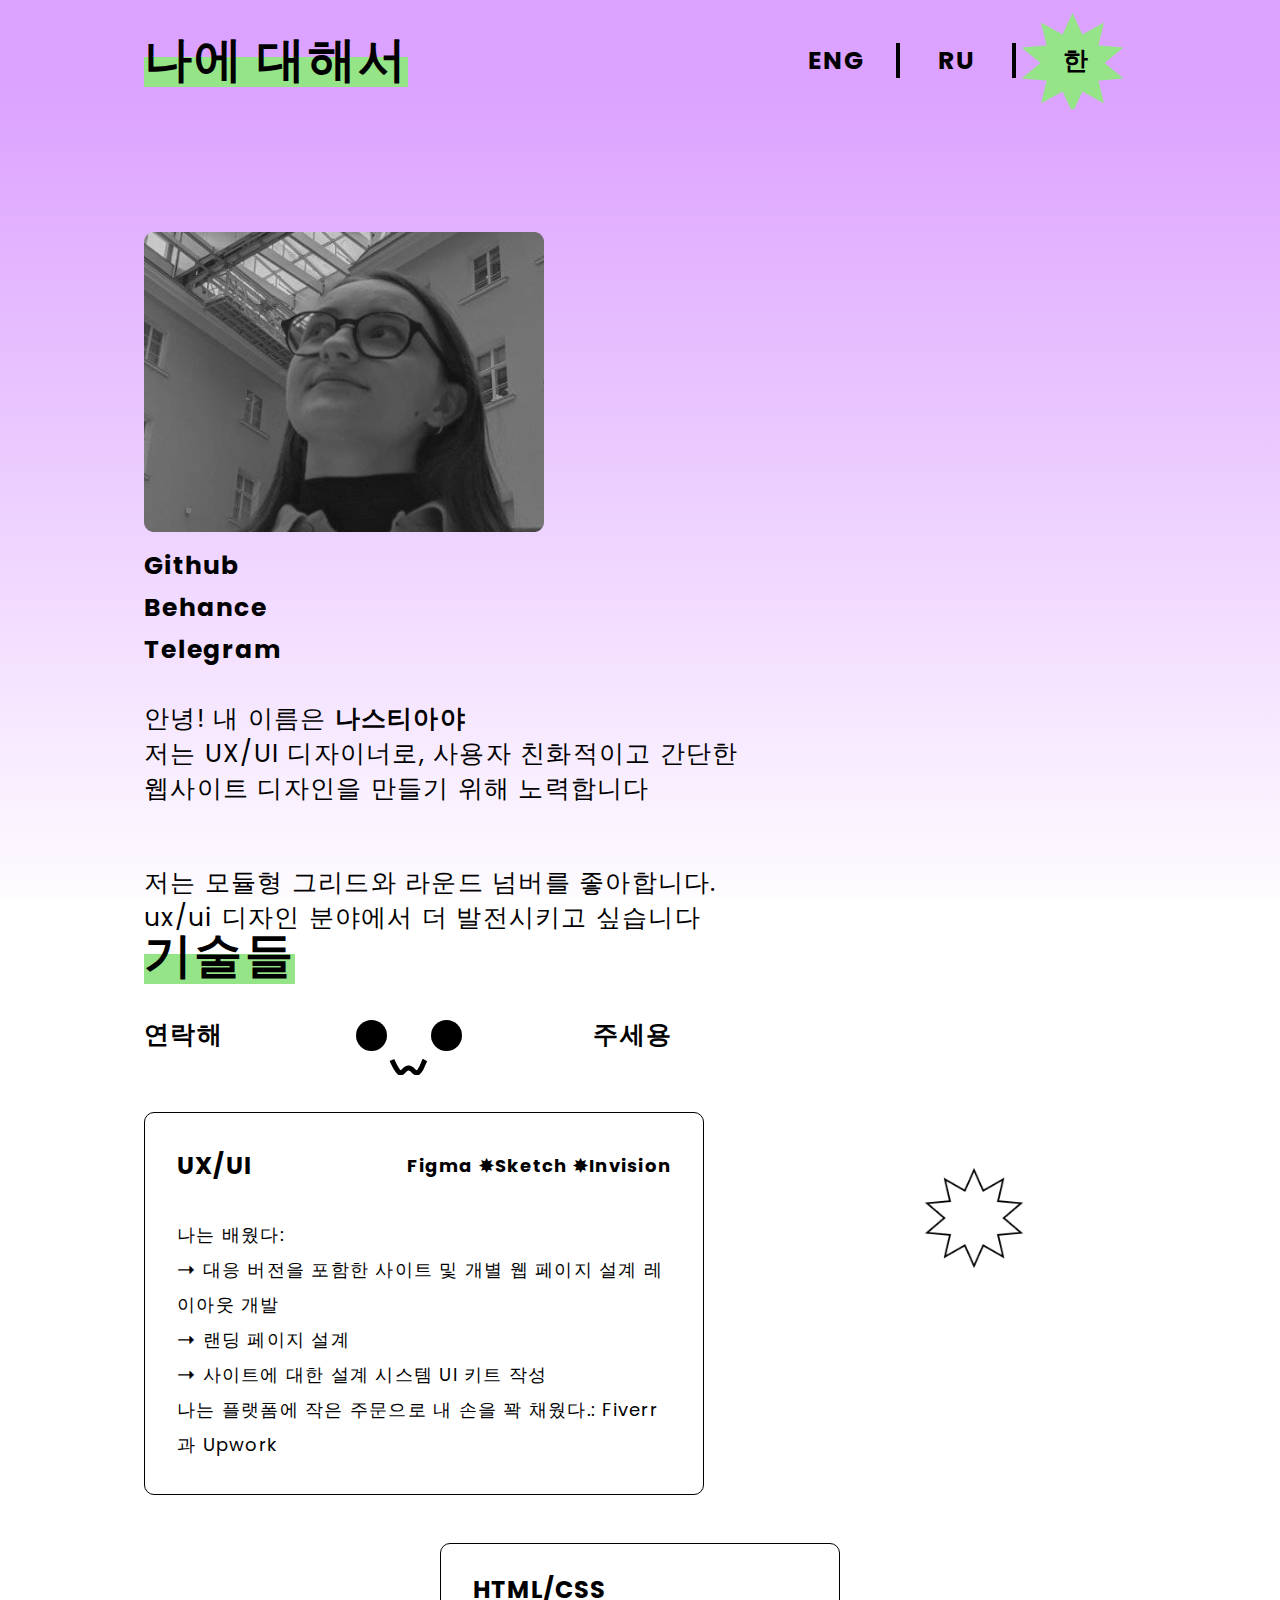
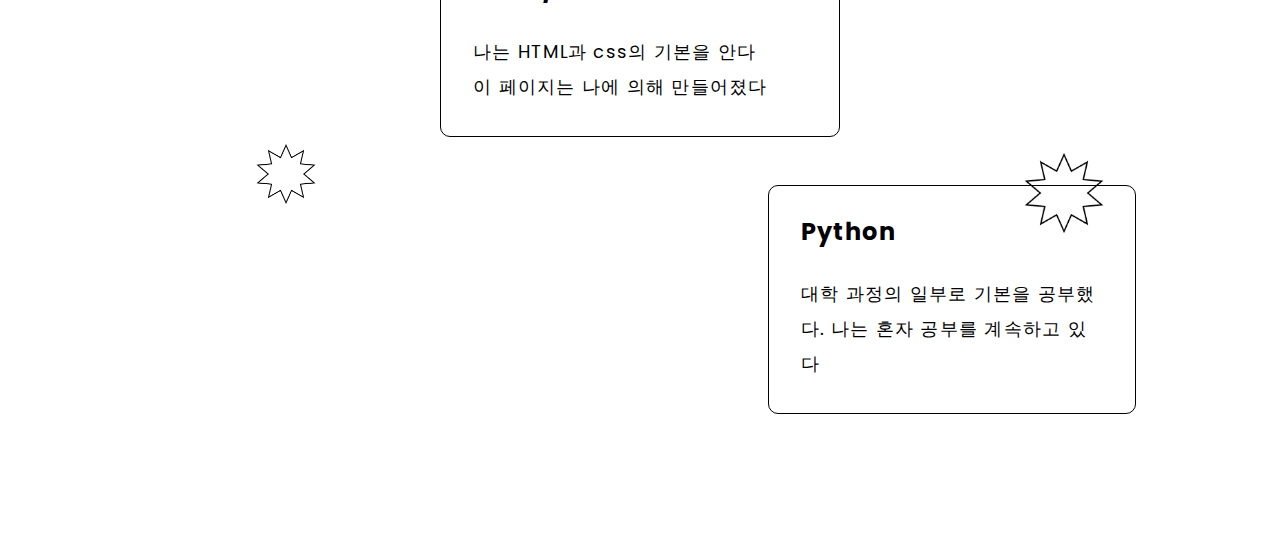
==== index-kor.html @ 1527166c "add: pages" ====
<!doctype html>
<html lang="ko">
<head>
    <title>나신카는 웹사이트를 만든다</title>
    <meta charset="UTF-8">
    <meta name="viewport"
          content="width=device-width, user-scalable=no, initial-scale=1.0, maximum-scale=1.0, minimum-scale=1.0">
    <meta http-equiv="X-UA-Compatible" content="ie=edge">
    <title>hi</title>
    <link rel="stylesheet" href="style.css">
    <link rel="preconnect" href="https://fonts.gstatic.com">
    <link href="https://fonts.googleapis.com/css2?family=Poppins:wght@400;700&display=swap" rel="stylesheet">
</head>
<body>
<header>
    <div class="container">
        <div class="wrapper"><h1>나에 대해서</h1>
            <div class="lang-link">
                <a href="index.html"">eng</a>
                <a href="index-ru.html">ru</a>
                <a class="active-link" href="#">한</a>
            </div>
        </div>

    </div>
</header>
<section class="preface">
    <div class="container">
        <div class="wrapper">
            <div>
                <img src="img/me.png" height="300" width="400"/>
                <div class="social-links">
                    <a href="https://github.com/ratatat098" target="_blank">Github</a>
                    <a href="https://www.behance.net/anastasiae1" target="_blank">Behance</a>
                    <a href="https://t.me/Ezerska" target="_blank">Telegram</a>
                </div>
            </div>

            <div class="content">
                <p>안녕! 내 이름은 <b>나스티아야</b><br>
                    저는 UX/UI 디자이너로, 사용자 친화적이고 간단한 웹사이트 디자인을 만들기 위해 노력합니다</p>
                <p> 저는 모듈형 그리드와 라운드 넘버를 좋아합니다. ux/ui 디자인 분야에서 더 발전시키고 싶습니다</p>
                <div class="write-me">
                    <p>연락해</p>
                    <div id="cat">
                        <div id="cat-eye-left" class="cat-eye">
                            <div class="cat-eyeball"></div>
                        </div>
                        <div id="cat-eye-right" class="cat-eye">
                            <div class="cat-eyeball"></div>
                        </div>
                    </div>
                    <p>주세용</p>
                </div>
            </div>
        </div>
    </div>
</section>

<section class="skills">
    <div class="container">
        <div><h2>기술들</h2>
            <div class="skills-cards">
                <div class="card">
                    <div class="wrapper"><h3 class="card-title">UX/UI</h3>
                        <div class="prgrms">
                            <p>Figma
                                &#10040</p>
                            <p>Sketch

                                &#10040</p>
                            <p>Invision</p>
                        </div>
                    </div>
                    <p>나는 배웠다: </br>
                        &#129042 대응 버전을 포함한 사이트 및 개별 웹 페이지 설계 레이아웃 개발</br>
                        &#129042 랜딩 페이지 설계</br>
                        &#129042 사이트에 대한 설계 시스템 UI 키트 작성</br>
                        나는 플랫폼에 작은 주문으로 내 손을 꽉 채웠다.: Fiverr과 Upwork</p>
                </div>
                <div class="card">
                    <h4 class="card-title">HTML/CSS</h4>
                    <p>나는 HTML과 css의 기본을 안다</p>
                    <p>이 페이지는 나에 의해 만들어졌다</p></div>
                <div class="card">
                    <h5 class="card-title">Python</h5>
                    <p>대학 과정의 일부로 기본을 공부했다. 나는 혼자 공부를 계속하고 있다</p>
                </div>
            </div>
        </div>
    </div>
    <img src="img/star.png" height="100" width="100" class="decor"/>
    <img src="img/star.png" height="60" width="60" class="decor2"/>
    <img src="img/star.png" height="80" width="80" class="decor3"/>
</section>
<script src="https://ajax.googleapis.com/ajax/libs/jquery/3.1.0/jquery.min.js"></script>
<script type="text/javascript">
    var el1 = $('#cat-eye-left'), eyeBall1 = el1.find('div');
    var el2 = $('#cat-eye-right'), eyeBall2 = el2.find('div');
    el1.show();
    el2.show();
    var x1 = el1.offset().left + 37, y1 = el1.offset().top + 25;
    var r = 10, x, y, x2, y2, isEyeProcessed = false;
    $('html').mousemove(function (e) {
        if (!isEyeProcessed) {
            isEyeProcessed = true;
            var x2 = e.pageX, y2 = e.pageY;
            y = ((r * (y2 - y1)) / Math.sqrt((x2 - x1) * (x2 - x1) + (y2 - y1) * (y2 - y1))) + y1;
            x = (((y - y1) * (x2 - x1)) / (y2 - y1)) + x1;
            eyeBall1.css({
                marginTop: (y - y1 + 1) + 'px',
                marginLeft: (x - x1) + 'px'
            });
            eyeBall2.css({
                marginTop: (y - y1 + 1) + 'px',
                marginLeft: (x - x1) + 'px'
            });
            isEyeProcessed = false;
        }
    });
</script>
</body>
</html>
---- style.css ----
*,
*:before,
*:after {
    margin: 0;
    box-sizing: border-box;
}

body {
    font-family: 'Poppins', sans-serif;
    font-size: 16px;
    color: black;
    height: 100vh;
    background: linear-gradient(180deg, #DCA2FF 10.03%, rgba(220, 162, 255, 0) 103%);
    background-repeat: no-repeat
}

a {
    text-decoration: none;
    color: black;
}

.container {
    width: 100%;
    max-width: 1440px;
    margin: 0 auto;
    padding: 0 9rem;

}


@media (max-width: 778px ) {
    .container {
        padding: 0 1rem;
    }
}

header {
    padding-top: 2rem;
    font-family: 'Poppins', sans-serif;
    font-size: 24px;
    color: black;

}

.wrapper {
    display: flex;
    justify-content: space-between;
    align-items: center;
    flex-wrap: wrap;
}

h1 {

    font-style: normal;
    font-weight: bold;
    font-size: 48px;
    line-height: 56px;
    letter-spacing: 0.05em;
    text-transform: uppercase;
    color: #000000;
    position: relative;
}

h1::before {
    content: "";
    position: absolute;
    top: 45%;
    right: 0;
    bottom: 10px;
    width: 100%;
    height: 30px;
    background: #95E488;
    z-index: -1;
}


.lang-link {
    color: #000000;
    font-style: normal;
    font-weight: bold;
    font-size: 25px;
    line-height: 35px;
    letter-spacing: 0.05em;
    text-transform: uppercase;
    display: grid;
    grid-template-columns: 7.5rem 7.5rem 7.5rem;
}

.lang-link a:nth-child(2) {
    border-right: 4px solid black;
    border-left: 4px solid black;

}

.lang-link a {
    text-align: center;
    position: relative;
}

.lang-link a:hover {
    position: relative;
}

.lang-link a:hover:after {
    content: '';
    position: absolute;
    background-repeat: no-repeat;
    background-image: url(img/green-star.png);
    width: 7rem;
    height: 6rem;
    top: -30px;
    left: 5px;
    z-index: -1;
}

.active-link:after {
    content: '';
    position: absolute;
    background-repeat: no-repeat;
    background-image: url(img/green-star.png);
    width: 7rem;
    height: 6rem;
    top: -30px;
    left: 5px;
    z-index: -1;
    cursor: none;
}


.preface {
    padding-top: 9rem;
    height: 90vh;

}

.preface .wrapper {
    align-items: flex-start;
}
.content {
    display: flex;
    flex-direction: column;
    justify-content: space-around;
    height: 27rem;
    max-width: 37.5rem;
    font-style: normal;
    font-weight: normal;
    font-size: 25px;
    line-height: 35px;
    letter-spacing: 0.05em;
}
.skills {
    font-style: normal;
    font-weight: normal;
    font-size: 25px;
    line-height: 35px;
    letter-spacing: 0.05em;
    position: relative;
    padding-bottom: 5rem;
}
.decor{
    position: absolute;
    z-index: 1;
    right:20%;
    top: 30vh;
}
.decor2{
    position: absolute;
    z-index: 1;
    left:20%;
    top: 94vh;
}
.decor3 {
    position: absolute;
    z-index: 1;
    left: 80%;
    top: 95vh;
}
h2 {
    display:inline-block;
    font-style: normal;
    font-weight: bold;
    font-size: 48px;
    line-height: 56px;
    letter-spacing: 0.05em;
    text-transform: uppercase;
    color: #000000;
    padding: 30px 0 8px;
    position: relative;
    margin-bottom: 120px;
}

h2::before {
    content: "";
    position: absolute;
    top: 60%;
    right: 0;
    bottom: 16px;
    width: 100%;
    height: 30px;
    background: #95E488;
    z-index: -1;
}
.skills-cards{
    display:flex;
    flex-direction: column;
}
.skills-cards .card:nth-child(3){
    align-self: flex-end;
    max-width: 23rem;
    width: 100%;
}
.skills-cards .card:nth-child(2) {
    align-self: center;
    max-width: 25rem;
    width: 100%
}
.skills-cards .card:nth-child(1) {
    position: relative;
    align-self: flex-start;
    max-width: 35rem;
    width: 100%
}

.card {
    border: 1px solid #000000;
    box-sizing: border-box;
    border-radius: 10px;
    padding: 2rem;
    margin-bottom: 3rem;

}
.prgrms{
    display: flex;
    margin-bottom: 30px;
}
.card-title{
    font-style: normal;
    font-weight: bold;
    font-size: 24px;
    line-height: 28px;
    letter-spacing: 0.05em;
    margin-bottom: 30px;
}
.card p{
    font-size: 18px;
}

.wrapper {
    font-style: normal;
    font-weight: bold;
    font-size: 25px;
    line-height: 42px;
    letter-spacing: 0.05em;
}

.social-links {
    display: flex;
    flex-direction: column;
}

.social-links a:hover:after {
    padding-left: 1rem;
    content: "\2190";
}

.write-me {
    display: flex;
    justify-content: space-between;
    align-items: center;
    max-width: 33rem;
    width: 100%;
    font-weight: bold;
}

@media (max-width: 778px ) {
    .write-me {
        justify-content: center;
    }

    .write-me p {
        display: none;
    }
}

#cat {
    position: relative;
    height: 78px;
    width: 144px;
}

#cat:before {
    content: '';
    left: 0;
    top: 0;
    position: absolute;
    background: url(img/kitty.png) no-repeat;
    height: 80px;
    width: 144px;
}

.cat-eye {
    position: absolute;
    display: none;
}

.cat-eyeball {
    position: absolute;
    left: 22.5px;
    top: 24.5px;
    width: 31px;
    height: 31px;
    background: black;
    border-radius: 100%;
}

#cat-eye-left {
    top: 0;
    left: 50%;
    margin-left: -75px;
}

#cat-eye-right {
    top: 0;
    left: 50%;
}
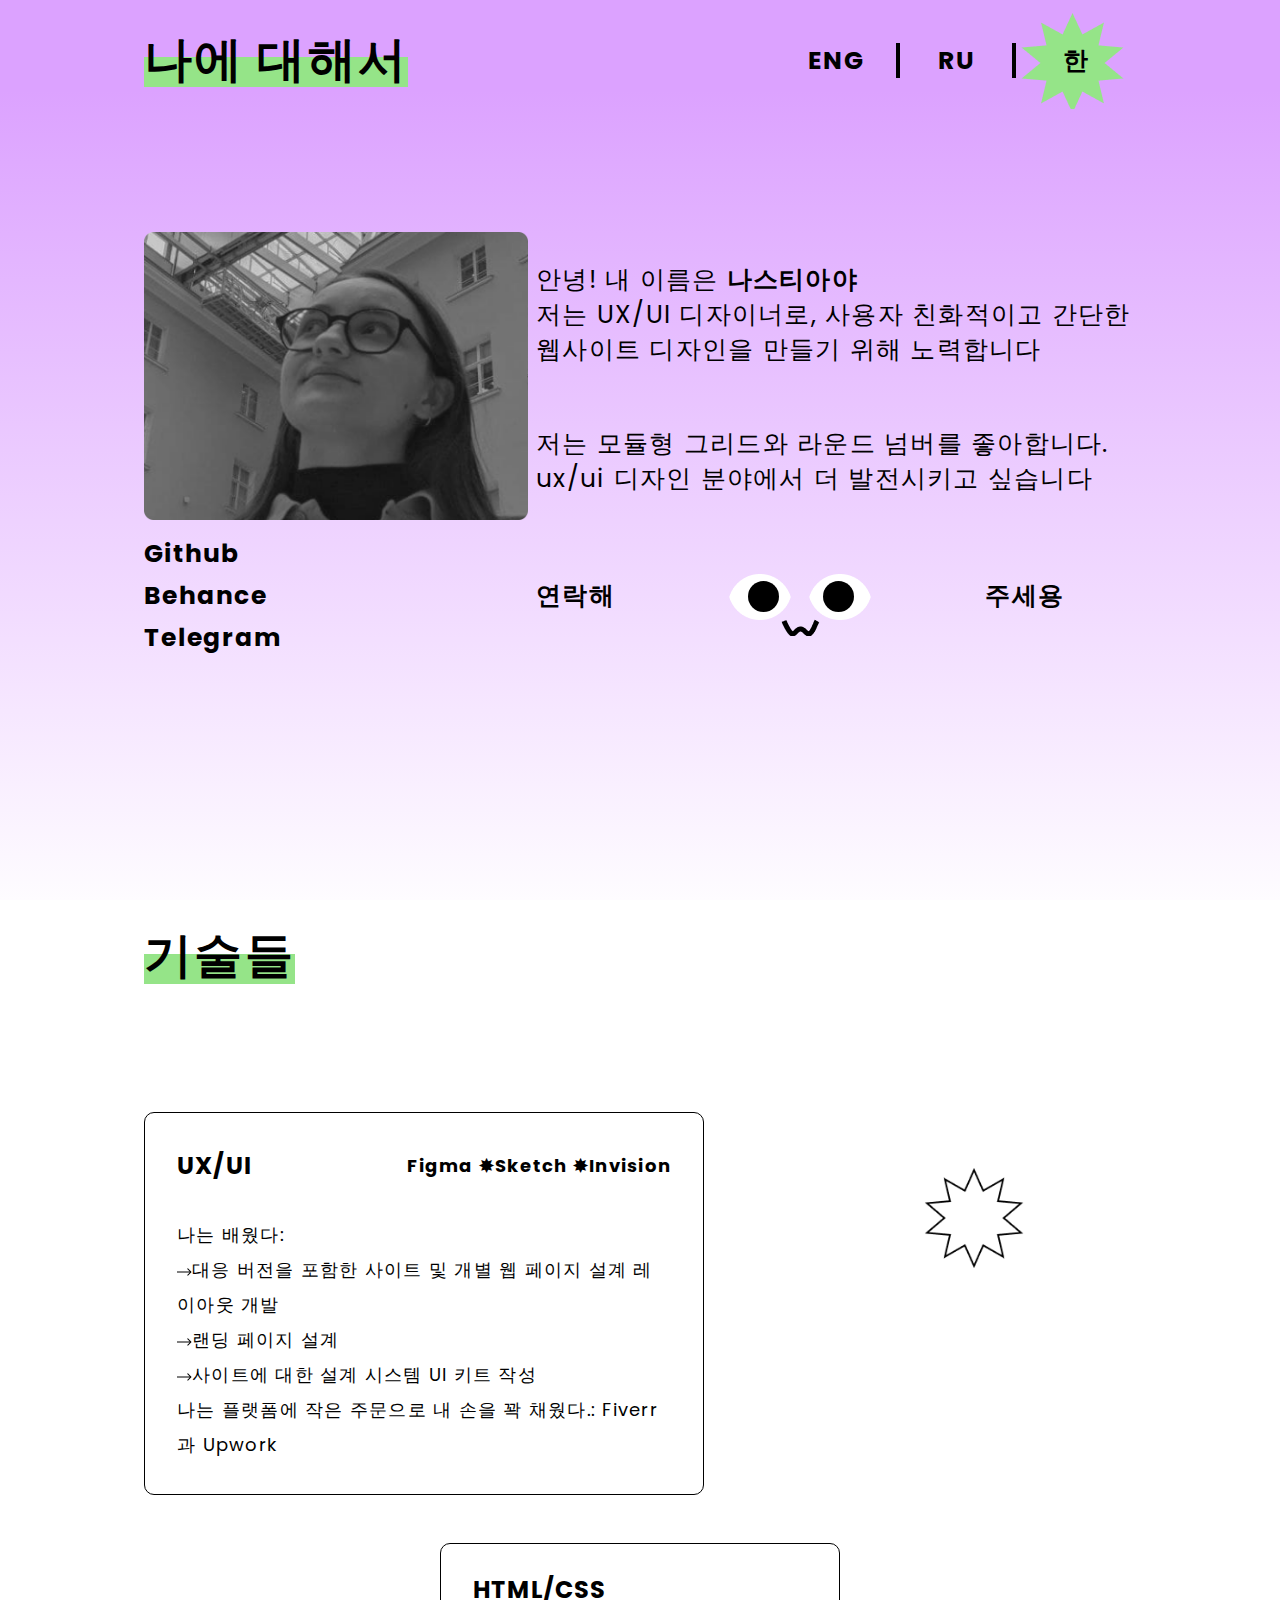
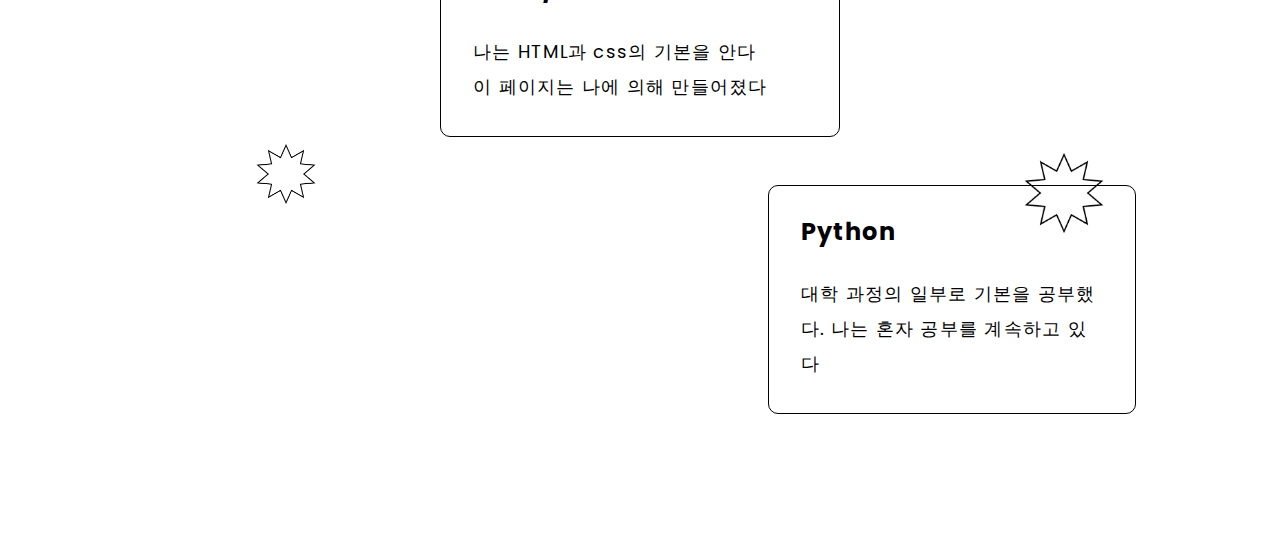
==== commit 439c3db7: "add: text wrong" ====
--- a/index-kor.html
+++ b/index-kor.html
@@ -28,7 +28,7 @@
     <div class="container">
         <div class="wrapper">
             <div>
-                <img src="img/me.png" height="300" width="400"/>
+                <img src="img/me.png" class="image"/>
                 <div class="social-links">
                     <a href="https://github.com/ratatat098" target="_blank">Github</a>
                     <a href="https://www.behance.net/anastasiae1" target="_blank">Behance</a>
@@ -73,9 +73,15 @@
                         </div>
                     </div>
                     <p>나는 배웠다: </br>
-                        &#129042 대응 버전을 포함한 사이트 및 개별 웹 페이지 설계 레이아웃 개발</br>
-                        &#129042 랜딩 페이지 설계</br>
-                        &#129042 사이트에 대한 설계 시스템 UI 키트 작성</br>
+                        <svg width="15" height="8" viewBox="0 0 15 8" fill="none" xmlns="http://www.w3.org/2000/svg">
+                            <path d="M14.3536 4.35355C14.5488 4.15829 14.5488 3.84171 14.3536 3.64645L11.1716 0.464466C10.9763 0.269204 10.6597 0.269204 10.4645 0.464466C10.2692 0.659728 10.2692 0.976311 10.4645 1.17157L13.2929 4L10.4645 6.82843C10.2692 7.02369 10.2692 7.34027 10.4645 7.53553C10.6597 7.7308 10.9763 7.7308 11.1716 7.53553L14.3536 4.35355ZM0 4.5H14V3.5H0V4.5Z" fill="black"/>
+                        </svg>대응 버전을 포함한 사이트 및 개별 웹 페이지 설계 레이아웃 개발</br>
+                        <svg width="15" height="8" viewBox="0 0 15 8" fill="none" xmlns="http://www.w3.org/2000/svg">
+                            <path d="M14.3536 4.35355C14.5488 4.15829 14.5488 3.84171 14.3536 3.64645L11.1716 0.464466C10.9763 0.269204 10.6597 0.269204 10.4645 0.464466C10.2692 0.659728 10.2692 0.976311 10.4645 1.17157L13.2929 4L10.4645 6.82843C10.2692 7.02369 10.2692 7.34027 10.4645 7.53553C10.6597 7.7308 10.9763 7.7308 11.1716 7.53553L14.3536 4.35355ZM0 4.5H14V3.5H0V4.5Z" fill="black"/>
+                        </svg>랜딩 페이지 설계</br>
+                        <svg width="15" height="8" viewBox="0 0 15 8" fill="none" xmlns="http://www.w3.org/2000/svg">
+                            <path d="M14.3536 4.35355C14.5488 4.15829 14.5488 3.84171 14.3536 3.64645L11.1716 0.464466C10.9763 0.269204 10.6597 0.269204 10.4645 0.464466C10.2692 0.659728 10.2692 0.976311 10.4645 1.17157L13.2929 4L10.4645 6.82843C10.2692 7.02369 10.2692 7.34027 10.4645 7.53553C10.6597 7.7308 10.9763 7.7308 11.1716 7.53553L14.3536 4.35355ZM0 4.5H14V3.5H0V4.5Z" fill="black"/>
+                        </svg>사이트에 대한 설계 시스템 UI 키트 작성</br>
                         나는 플랫폼에 작은 주문으로 내 손을 꽉 채웠다.: Fiverr과 Upwork</p>
                 </div>
                 <div class="card">
--- a/style.css
+++ b/style.css
@@ -28,12 +28,6 @@
 }
 
 
-@media (max-width: 778px ) {
-    .container {
-        padding: 0 1rem;
-    }
-}
-
 header {
     padding-top: 2rem;
     font-family: 'Poppins', sans-serif;
@@ -71,6 +65,10 @@
     height: 30px;
     background: #95E488;
     z-index: -1;
+}
+
+.image {
+    max-width: 24rem;
 }
 
 
@@ -136,6 +134,7 @@
 .preface .wrapper {
     align-items: flex-start;
 }
+
 .content {
     display: flex;
     flex-direction: column;
@@ -148,6 +147,7 @@
     line-height: 35px;
     letter-spacing: 0.05em;
 }
+
 .skills {
     font-style: normal;
     font-weight: normal;
@@ -157,26 +157,30 @@
     position: relative;
     padding-bottom: 5rem;
 }
-.decor{
+
+.decor {
     position: absolute;
     z-index: 1;
-    right:20%;
+    right: 20%;
     top: 30vh;
 }
-.decor2{
+
+.decor2 {
     position: absolute;
     z-index: 1;
-    left:20%;
+    left: 20%;
     top: 94vh;
 }
+
 .decor3 {
     position: absolute;
     z-index: 1;
     left: 80%;
     top: 95vh;
 }
+
 h2 {
-    display:inline-block;
+    display: inline-block;
     font-style: normal;
     font-weight: bold;
     font-size: 48px;
@@ -200,20 +204,24 @@
     background: #95E488;
     z-index: -1;
 }
-.skills-cards{
-    display:flex;
+
+.skills-cards {
+    display: flex;
     flex-direction: column;
 }
-.skills-cards .card:nth-child(3){
+
+.skills-cards .card:nth-child(3) {
     align-self: flex-end;
     max-width: 23rem;
     width: 100%;
 }
+
 .skills-cards .card:nth-child(2) {
     align-self: center;
     max-width: 25rem;
     width: 100%
 }
+
 .skills-cards .card:nth-child(1) {
     position: relative;
     align-self: flex-start;
@@ -229,11 +237,13 @@
     margin-bottom: 3rem;
 
 }
-.prgrms{
+
+.prgrms {
     display: flex;
     margin-bottom: 30px;
 }
-.card-title{
+
+.card-title {
     font-style: normal;
     font-weight: bold;
     font-size: 24px;
@@ -241,7 +251,8 @@
     letter-spacing: 0.05em;
     margin-bottom: 30px;
 }
-.card p{
+
+.card p {
     font-size: 18px;
 }
 
@@ -323,3 +334,33 @@
     top: 0;
     left: 50%;
 }
+
+@media (max-width: 778px ) {
+    .container {
+        padding: 0 1rem;
+    }
+
+    .lang-link {
+        margin-top: 3rem;
+    }
+
+    .skills {
+        margin-top: 20rem;
+    }
+
+    .decor,
+    .decor2,
+    .decor3 {
+        opacity: 0.4;
+    }
+
+    .image {
+        max-width: 20rem;
+    }
+
+    .skills-cards .card:nth-child(3),
+    .skills-cards .card:nth-child(2){
+        align-self: flex-start;
+    }
+
+}